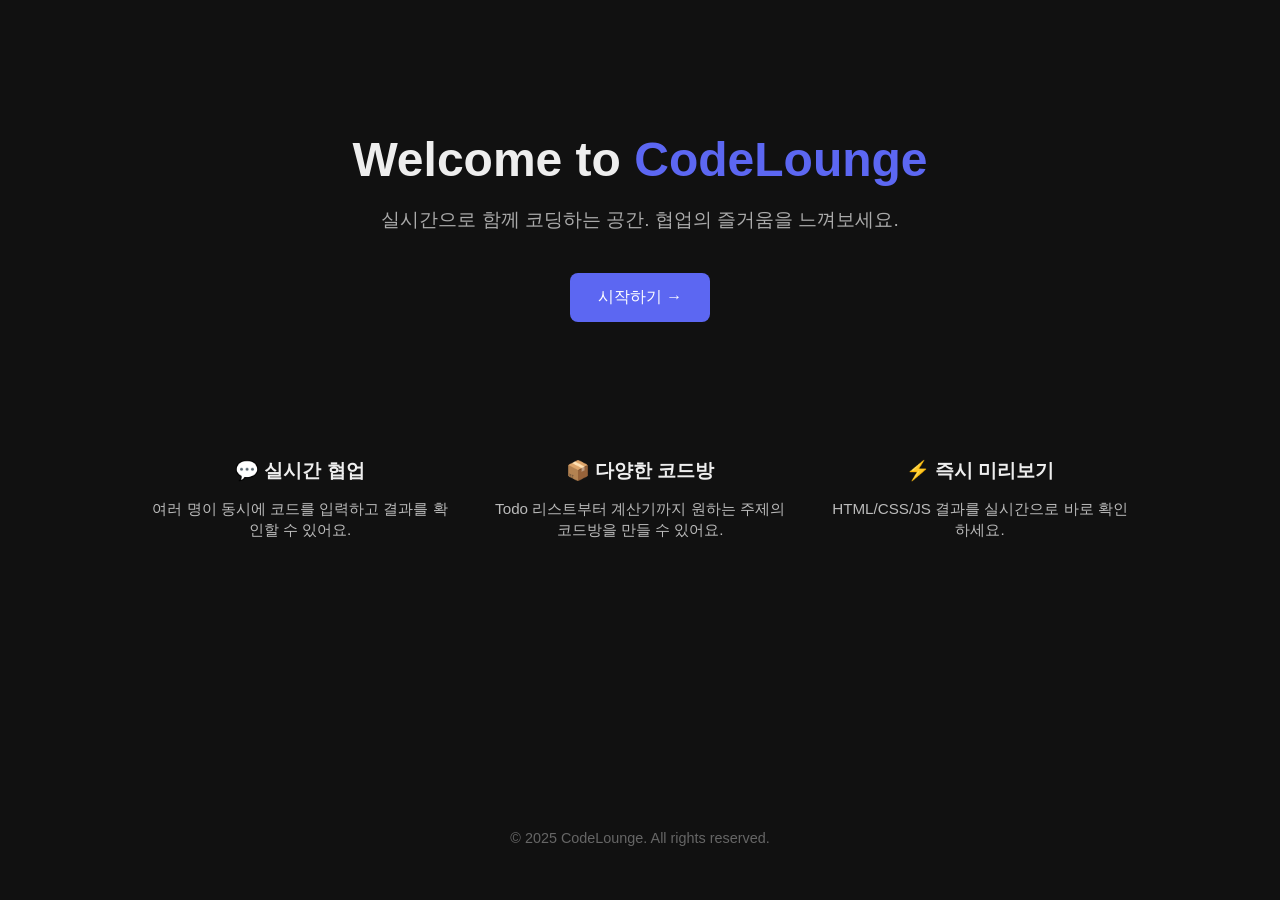
==== index.html @ cb7004aa "🧱 Fix footer layout with main tag for full-height page Wrap hero and feature section in <main> to en" ====
<!DOCTYPE html>
<html lang="ko">
  <head>
    <meta charset="UTF-8" />
    <meta name="viewport" content="width=device-width, initial-scale=1.0" />
    <title>CodeLounge</title>
    <link rel="stylesheet" href="style.css" />
  </head>
  <body class="dark-mode">
    <main>
      <header class="hero">
        <h1>Welcome to <span class="logo">CodeLounge</span></h1>
        <p>실시간으로 함께 코딩하는 공간. 협업의 즐거움을 느껴보세요.</p>
        <a href="rooms.html" class="btn-start">시작하기 →</a>
      </header>

      <section class="features">
        <div class="feature">
          <h2>💬 실시간 협업</h2>
          <p>여러 명이 동시에 코드를 입력하고 결과를 확인할 수 있어요.</p>
        </div>
        <div class="feature">
          <h2>📦 다양한 코드방</h2>
          <p>Todo 리스트부터 계산기까지 원하는 주제의 코드방을 만들 수 있어요.</p>
        </div>
        <div class="feature">
          <h2>⚡ 즉시 미리보기</h2>
          <p>HTML/CSS/JS 결과를 실시간으로 바로 확인하세요.</p>
        </div>
      </section>
    </main>
    <footer>
      <p>&copy; 2025 CodeLounge. All rights reserved.</p>
    </footer>
  </body>
</html>
---- style.css ----
body {
  font-family: "Pretendard", sans-serif;
  background-color: #f7f8fa;
  margin: 0;
  padding: 0;
}

.create-room {
  margin-bottom: 20px;
  display: flex;
  gap: 10px;
}

#createRoomBtn {
  padding: 0.5rem 1rem;
  cursor: pointer;
}

.room-list {
  list-style: none;
  padding: 0;
}

.room-list li {
  background: #f5f5f5;
  padding: 10px;
  margin-bottom: 10px;
  border-radius: 5px;
}
/* textarea 공통 스타일 */
textarea {
  width: 100%;
  height: 100px;
  margin-bottom: 10px;
  font-family: monospace;
  padding: 10px;
  border: 1px solid #ccc;
  border-radius: 6px;
  resize: vertical;
}

.tab {
  display: flex;
  gap: 10px;
  margin-bottom: 10px;
}

.tab-btn {
  padding: 8px 16px;
  border: none;
  background-color: #eee;
  cursor: pointer;
  font-weight: bold;
  border-radius: 4px;
}

.tab-btn.active {
  background-color: #5c67f2;
  color: white;
}

.code-tab {
  width: 100%;
  height: 100px;
  font-family: monospace;
  padding: 10px;
  border-radius: 6px;
  border: 1px solid #ccc;
}

.hidden {
  display: none;
}
/* ========== rooms.html 전용 스타일 ========== */
.rooms-container {
  max-width: 1100px;
  margin: 60px auto;
  padding: 0 30px;
}

/* 헤더 제목 */
.rooms-container h1 {
  font-size: 2.2rem;
  margin-bottom: 24px;
  color: #2c2c2c;
}

/* 방 생성 영역 */
.rooms-container .create-room {
  display: flex;
  gap: 12px;
  margin-bottom: 28px;
}

.rooms-container #roomTitleInput {
  flex: 1;
  padding: 12px;
  font-size: 1rem;
  border-radius: 10px;
  border: 1px solid #ccc;
}

.rooms-container #createRoomBtn {
  padding: 12px 20px;
  background-color: #5c67f2;
  color: white;
  border: none;
  border-radius: 10px;
  font-size: 1rem;
  cursor: pointer;
  transition: background-color 0.2s ease-in-out;
}

.rooms-container #createRoomBtn:hover {
  background-color: #4b55cc;
}

/* 방 리스트 */
.rooms-container .room-list {
  list-style: none;
  padding: 0;
  margin: 0;
}

.rooms-container .room-list li {
  display: flex;
  align-items: center;
  padding: 20px 24px;
  background: white;
  border-radius: 12px;
  margin-bottom: 16px;
  box-shadow: 0 4px 10px rgba(0, 0, 0, 0.04);
  cursor: pointer;
  transition: background-color 0.2s ease;
}

.rooms-container .room-list li:hover {
  background-color: #eef1ff;
}

.rooms-container .room-thumbnail {
  width: 60px;
  height: 60px;
  background-color: #e0e3ff;
  border-radius: 50%;
  font-size: 26px;
  display: flex;
  align-items: center;
  justify-content: center;
  margin-right: 16px;
}

.rooms-container .room-info {
  flex: 1;
  display: flex;
  flex-direction: column;
}

.rooms-container .room-title {
  font-size: 1.3rem;
  font-weight: bold;
  margin-bottom: 6px;
}

.rooms-container .room-sub {
  font-size: 0.95rem;
  color: #888;
}

/* index css */
/* 다크 배경 */
body.dark-mode {
  background-color: #111;
  color: #eee;
  margin: 0;
  font-family: "Pretendard", sans-serif;
}

html,
body {
  height: 100%;
  display: flex;
  flex-direction: column;
}

main {
  flex: 1;
}
.hero {
  text-align: center;
  padding: 100px 20px 40px;
}

.hero .logo {
  color: #5c67f2;
}

.hero h1 {
  font-size: 3rem;
  margin-bottom: 20px;
}

.hero p {
  font-size: 1.2rem;
  color: #aaa;
  margin-bottom: 40px;
}

.btn-start {
  display: inline-block;
  padding: 14px 28px;
  background-color: #5c67f2;
  color: white;
  text-decoration: none;
  border-radius: 8px;
  font-size: 1rem;
  transition: background-color 0.2s ease;
}

.btn-start:hover {
  background-color: #4c54d2;
}

/* 기능 섹션 */
.features {
  display: flex;
  flex-wrap: wrap;
  justify-content: center;
  gap: 40px;
  padding: 80px 60px 20px;
}

.feature {
  max-width: 300px;
  text-align: center;
}

.feature h2 {
  font-size: 1.2rem;
  margin-bottom: 10px;
}

.feature p {
  font-size: 0.95rem;
  color: #bbb;
}

/* 푸터 */
footer {
  text-align: center;
  padding: 40px 0;
  color: #666;
  font-size: 0.9rem;
}
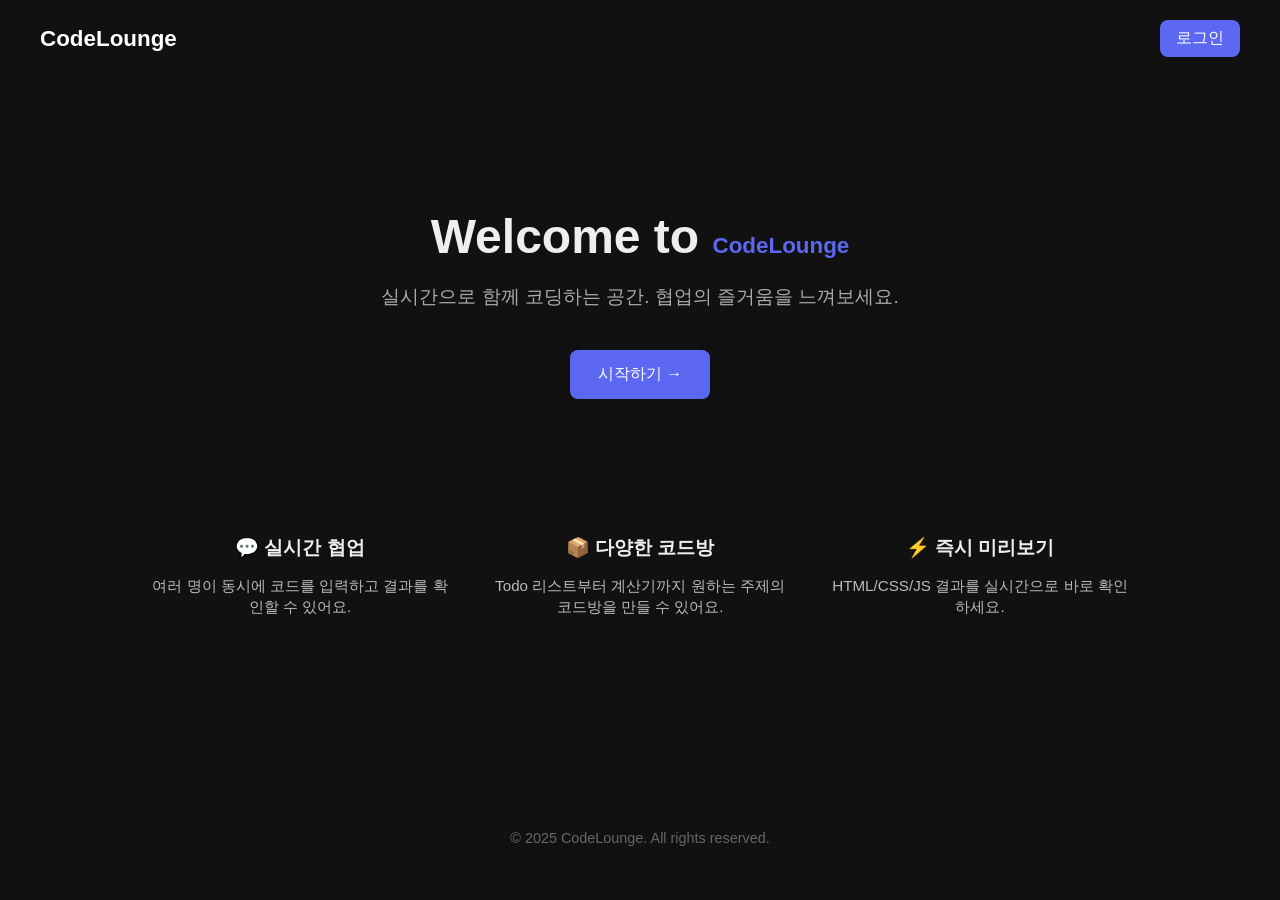
==== commit 18f1cc4d: "🔧 Add login button to top header Create right-aligned login entry in top nav to route user to authen" ====
--- a/index.html
+++ b/index.html
@@ -7,6 +7,11 @@
     <link rel="stylesheet" href="style.css" />
   </head>
   <body class="dark-mode">
+    <header class="top-header">
+      <div class="logo">CodeLounge</div>
+      <a href="login.html" class="login-btn">로그인</a>
+    </header>
+
     <main>
       <header class="hero">
         <h1>Welcome to <span class="logo">CodeLounge</span></h1>
--- a/style.css
+++ b/style.css
@@ -252,3 +252,33 @@
   color: #666;
   font-size: 0.9rem;
 }
+
+/* login */
+.top-header {
+  display: flex;
+  justify-content: space-between;
+  align-items: center;
+  padding: 20px 40px;
+  background-color: transparent;
+  color: white;
+  font-size: 1.2rem;
+}
+
+.logo {
+  font-weight: bold;
+  font-size: 1.4rem;
+}
+
+.login-btn {
+  background-color: #5c67f2;
+  color: white;
+  padding: 8px 16px;
+  border-radius: 8px;
+  text-decoration: none;
+  font-size: 1rem;
+  transition: background-color 0.2s ease;
+}
+
+.login-btn:hover {
+  background-color: #4b55cc;
+}
